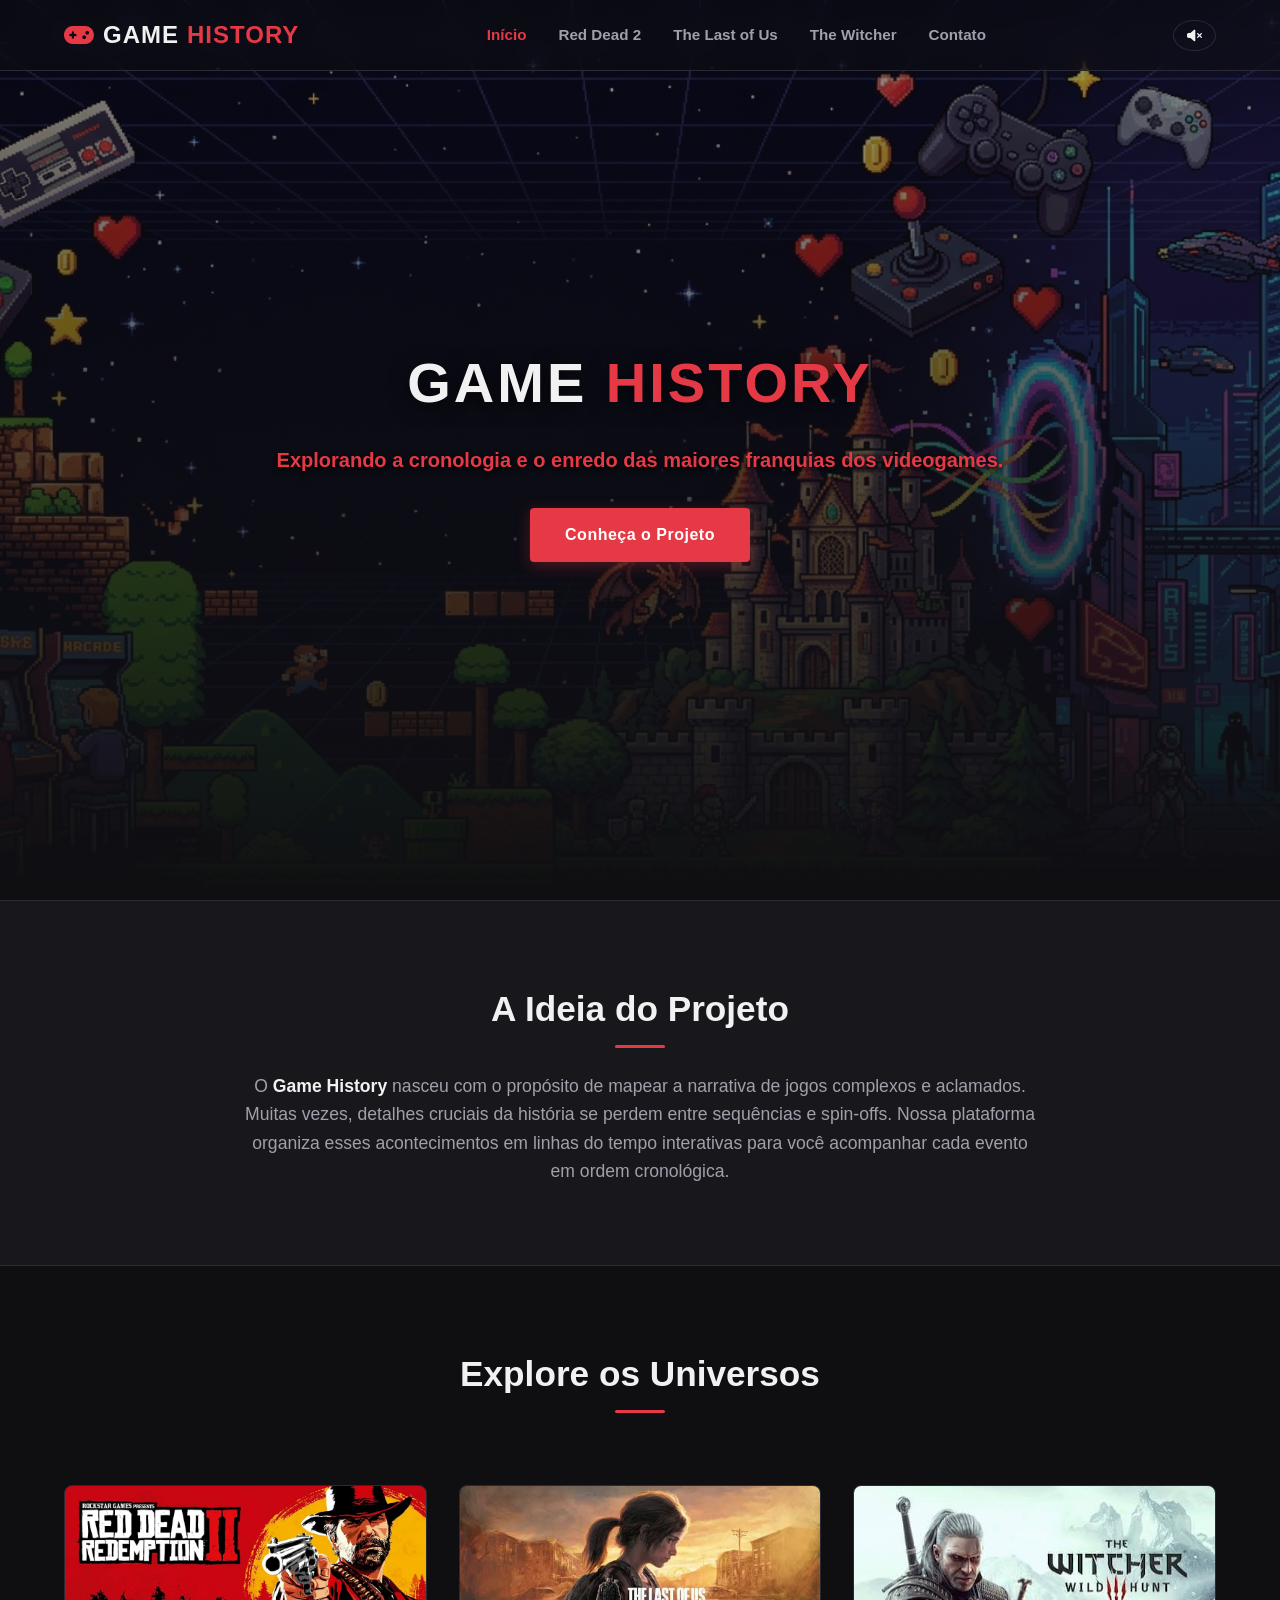
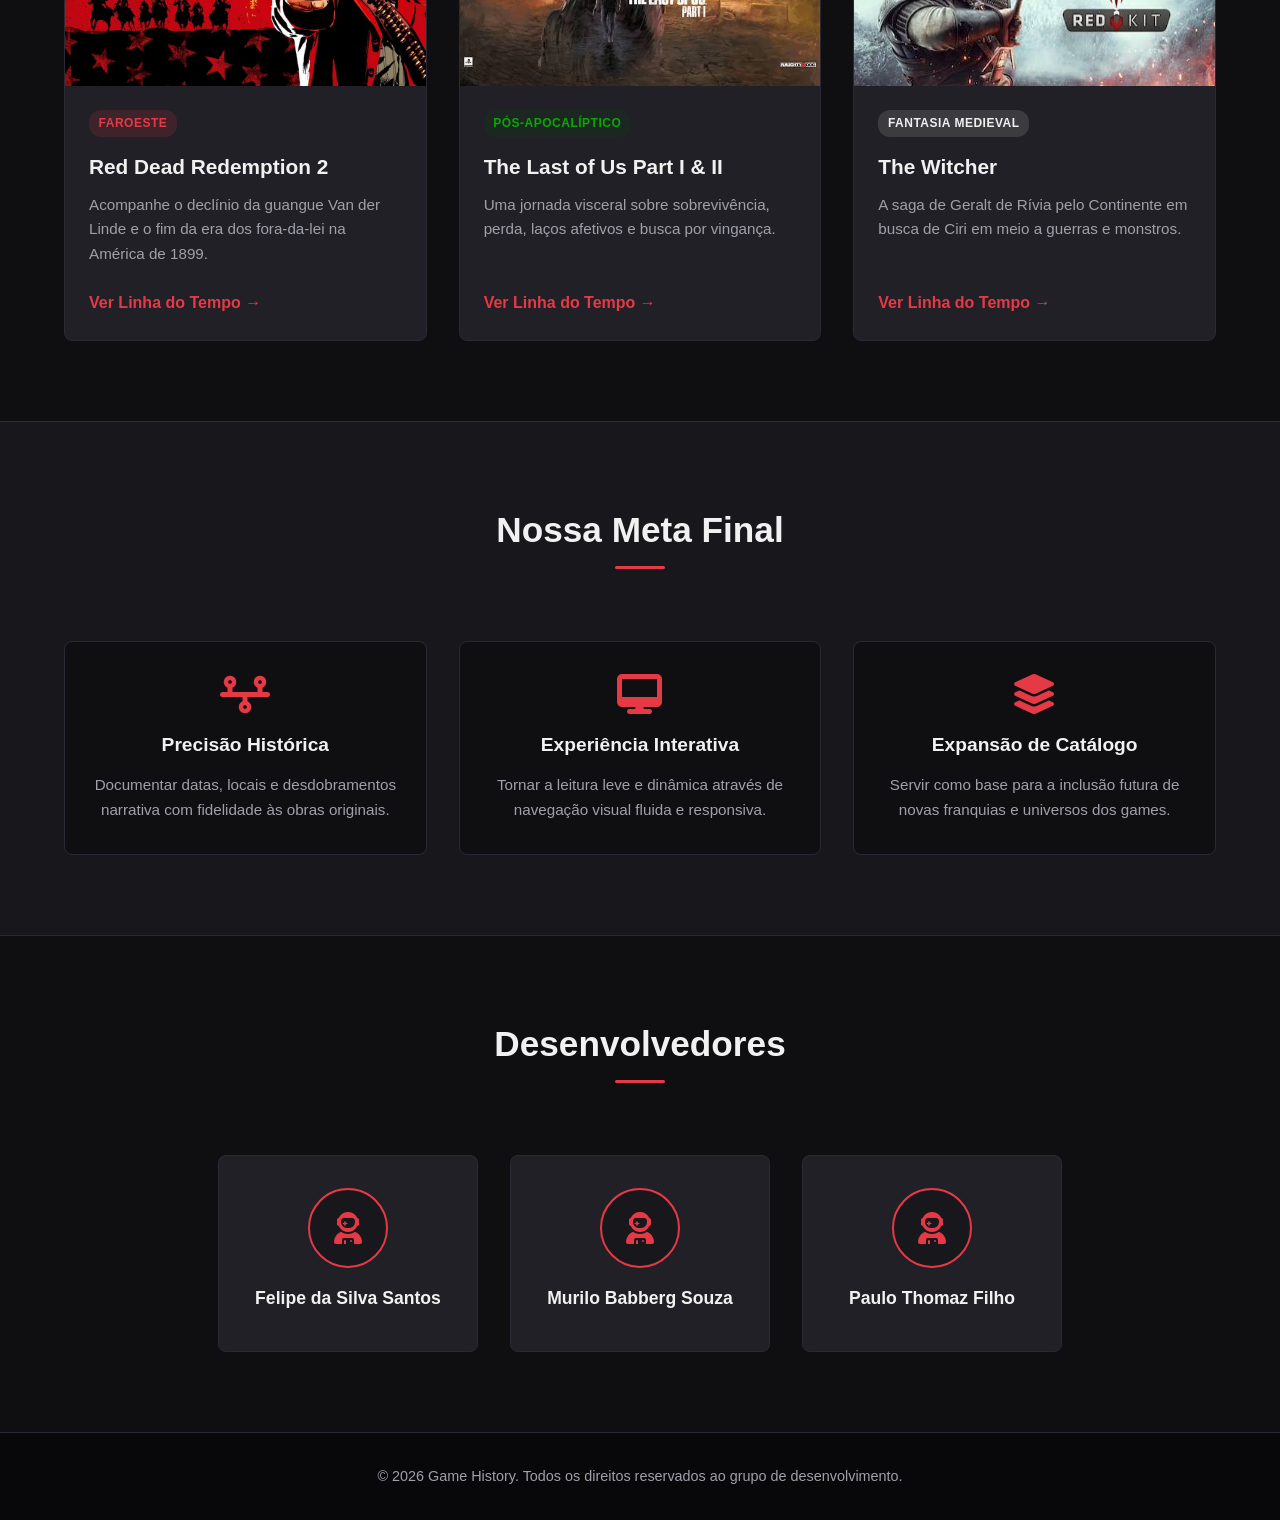
==== index.html @ 616d059c "Subindo o projeto de desenvolvimento front-end" ====
<!DOCTYPE html>
<html lang="pt-br">
<head>
    <meta charset="UTF-8">
    <meta name="viewport" content="width=device-width, initial-scale=1.0">
    <title>Game History</title>
    
    <!-- CSS Principal e favicon -->
    <link rel="stylesheet" href="css/style.css">
    <link rel="shortcut icon" href="img/favicon.png" type="image/x-icon">

    <!-- Biblioteca de Ícones (FontAwesome) -->
    <link rel="stylesheet" href="https://cdnjs.cloudflare.com/ajax/libs/font-awesome/6.4.0/css/all.min.css">
</head>
<body>

    <!-- Cabeçalho e Navegação -->
    <header class="header">
        <nav class="navbar">
            <a href="index.html" class="logo">
                <i class="fa-solid fa-gamepad"></i> GAME <span>HISTORY</span>
            </a>
            <ul class="nav-menu">
                <li><a href="index.html" class="active">Início</a></li>
                <li><a href="rdr2.html">Red Dead 2</a></li>
                <li><a href="tlou.html">The Last of Us</a></li>
                <li><a href="witcher.html">The Witcher</a></li>
                <li><a href="contato.html">Contato</a></li>
            </ul>

            <!-- Elemento de áudio (invisível) -->
            <audio id="bg-audio" src="sound/zephira.mp3" loop></audio>

            <!-- Botão de controle no Header/Navbar -->
            <button id="music-toggle" class="music-btn" title="Alternar Música">
                <i class="fa-solid fa-volume-xmark"></i>
            </button>

            <div class="hamburger">
                <span class="bar"></span>
                <span class="bar"></span>
                <span class="bar"></span>
            </div>
        </nav>
    </header>

    <main>
        <!-- 1. Hero / Banner Inicial com Logo ao Fundo -->
        <section class="hero-section master-hero">
            <div class="hero-overlay"></div>
            <div class="hero-content">
                <h1>GAME <span>HISTORY</span></h1>
                <p><strong>Explorando a cronologia e o enredo das maiores franquias dos videogames.</strong></p>
                <a href="#sobre" class="btn-primary">Conheça o Projeto</a>
            </div>
        </section>

        <!-- 2. Apresentação da Ideia do Site -->
        <section id="sobre" class="about-section">
            <div class="container">
                <h2>A Ideia do Projeto</h2>
                <p>
                    O <strong>Game History</strong> nasceu com o propósito de mapear a narrativa de jogos complexos e aclamados. 
                    Muitas vezes, detalhes cruciais da história se perdem entre sequências e spin-offs. Nossa plataforma organiza 
                    esses acontecimentos em linhas do tempo interativas para você acompanhar cada evento em ordem cronológica.
                </p>
            </div>
        </section>

        <!-- 3. Cards Informativos e Navegação para as Páginas dos Jogos -->
        <section class="cards-section">
            <div class="container">
                <h2>Explore os Universos</h2>
                <div class="cards-grid">

                    <!-- Card Red Dead Redemption 2 -->
                    <article class="card">
                        <div class="card-img-wrapper">
                            <img src="img/rdr2-cover.jpg" alt="Red Dead Redemption 2" class="card-img">
                        </div>
                        <div class="card-body">
                            <span class="badge red">Faroeste</span>
                            <h3>Red Dead Redemption 2</h3>
                            <p>Acompanhe o declínio da guangue Van der Linde e o fim da era dos fora-da-lei na América de 1899.</p>
                            <a href="rdr2.html" class="card-btn">Ver Linha do Tempo &rarr;</a>
                        </div>
                    </article>

                    <!-- Card The Last of Us -->
                    <article class="card">
                        <div class="card-img-wrapper">
                            <img src="img/tlou-cover.jpg" alt="The Last of Us" class="card-img">
                        </div>
                        <div class="card-body">
                            <span class="badge green">Pós-Apocalíptico</span>
                            <h3>The Last of Us Part I & II</h3>
                            <p>Uma jornada visceral sobre sobrevivência, perda, laços afetivos e busca por vingança.</p>
                            <a href="tlou.html" class="card-btn">Ver Linha do Tempo &rarr;</a>
                        </div>
                    </article>

                    <!-- Card The Witcher -->
                    <article class="card">
                        <div class="card-img-wrapper">
                            <img src="img/witcher-cover.jpg" alt="The Witcher 3" class="card-img">
                        </div>
                        <div class="card-body">
                            <span class="badge yellow">Fantasia Medieval</span>
                            <h3>The Witcher</h3>
                            <p>A saga de Geralt de Rívia pelo Continente em busca de Ciri em meio a guerras e monstros.</p>
                            <a href="witcher.html" class="card-btn">Ver Linha do Tempo &rarr;</a>
                        </div>
                    </article>

                </div>
            </div>
        </section>

        <!-- 4. Meta Final do Site -->
        <section class="goal-section">
            <div class="container">
                <h2>Nossa Meta Final</h2>
                <div class="goal-content">
                    <div class="goal-item">
                        <i class="fa-solid fa-timeline"></i>
                        <h3>Precisão Histórica</h3>
                        <p>Documentar datas, locais e desdobramentos narrativa com fidelidade às obras originais.</p>
                    </div>
                    <div class="goal-item">
                        <i class="fa-solid fa-desktop"></i>
                        <h3>Experiência Interativa</h3>
                        <p>Tornar a leitura leve e dinâmica através de navegação visual fluida e responsiva.</p>
                    </div>
                    <div class="goal-item">
                        <i class="fa-solid fa-layer-group"></i>
                        <h3>Expansão de Catálogo</h3>
                        <p>Servir como base para a inclusão futura de novas franquias e universos dos games.</p>
                    </div>
                </div>
            </div>
        </section>

        <!-- 5. Informações dos Membros do Projeto -->
        <section class="team-section">
            <div class="container">
                <h2>Desenvolvedores</h2>
                <div class="team-grid">
                    <div class="team-card">
                        <div class="avatar"><i class="fa-solid fa-user-astronaut"></i></div>
                        <h3>Felipe da Silva Santos</h3>
                    </div>
                    <div class="team-card">
                        <div class="avatar"><i class="fa-solid fa-user-astronaut"></i></div>
                        <h3>Murilo Babberg Souza</h3>
                    </div>
                    <div class="team-card">
                        <div class="avatar"><i class="fa-solid fa-user-astronaut"></i></div>
                        <h3>Paulo Thomaz Filho</h3>
                    </div>
                </div>
            </div>
        </section>
    </main>

    <!-- Rodapé -->
    <footer class="footer">
        <div class="container">
            <span>&copy; 2026 Game History. Todos os direitos reservados ao grupo de desenvolvimento.</span>
        </div>
    </footer>

    <!-- Script JavaScript -->
    <script src="js/audio.js"></script>
</body>
</html>
---- css/style.css ----
/* ==========================================================================
   1. RESET & CONFIGURAÇÕES GERAIS
   ========================================================================== */
* {
    margin: 0;
    padding: 0;
    box-sizing: border-box;
    font-family: 'Segoe UI', Roboto, Helvetica, Arial, sans-serif;
}

:root {
    /*Cores principais*/
    --bg-primary: #0f0f12;
    --bg-secondary: #18181c;
    --bg-card: #202026;
    --accent-red: #e63946;
    --accent-red-hover: #c1121f;
    --text-primary: #f1f1f1;
    --text-secondary: #a0a0ab;
    --border-color: #2a2a35;

    /* ==========================================================================
    1.1. Cores de destaque para diferentes jogos (RDR2, TLOU, The Witcher 3)
       ========================================================================== */

    /*Cores tema do rdr2*/
    --accent-rdr: #c01120;
    --accent-rdr-hover: #850009;
    /*Cores tema do tlou*/
    --accent-tlou: #25931b;
    --accent-tlou-hover: #096a00;
    /*Cores tema do the witcher3*/
    --accent-witcher: rgb(192, 192, 192);
    --accent-witcher-hover: rgb(150, 149, 149);
}

html {
    scroll-behavior: smooth;
}

body {
    background-color: var(--bg-primary);
    color: var(--text-primary);
    line-height: 1.6;
    overflow-x: hidden;
}

.container {
    max-width: 1200px;
    margin: 0 auto;
    padding: 0 1.5rem;
}

/* ==========================================================================
   2. CABEÇALHO E NAVEGAÇÃO (HEADER & NAVBAR)
   ========================================================================== */
.header {
    position: fixed;
    top: 0;
    left: 0;
    width: 100%;
    background-color: rgba(15, 15, 18, 0.5);
    backdrop-filter: blur(10px);
    z-index: 1000;
    border-bottom: 1px solid var(--border-color);
}

.navbar {
    display: flex;
    justify-content: space-between;
    align-items: center;
    max-width: 1200px;
    margin: 0 auto;
    padding: 1rem 1.5rem;
}

.logo {
    font-size: 1.5rem;
    font-weight: 800;
    color: var(--text-primary);
    text-decoration: none;
    letter-spacing: 1px;
    display: flex;
    align-items: center;
    gap: 0.5rem;
}

.logo i {
    color: var(--accent-red);
}

.logo span {
    color: var(--accent-red);
}

.nav-menu {
    display: flex;
    list-style: none;
    gap: 2rem;
}

.nav-menu a {
    color: var(--text-secondary);
    text-decoration: none;
    font-weight: 600;
    transition: color 0.3s ease;
    font-size: 0.95rem;
}

.nav-menu a:hover,
.nav-menu a.active {
    color: var(--accent-red);
}

.hamburger {
    display: none;
    cursor: pointer;
    flex-direction: column;
    gap: 5px;
}

.bar {
    width: 25px;
    height: 3px;
    background-color: var(--text-primary);
    border-radius: 2px;
    transition: all 0.3s ease;
}

/* ==========================================================================
   3. HERO SECTION (BANNER INICIAL)
   ========================================================================== */
.hero-section {
    position: relative;
    height: 100vh;
    min-height: 500px;
    display: flex;
    align-items: center;
    justify-content: center;
    text-align: center;
    background: radial-gradient(circle at center, #1f1f28 0%, #0f0f12 100%);
    padding: 0 1rem;
}

.hero-overlay {
    position: absolute;
    top: 0;
    left: 0;
    width: 100%;
    height: 100%;
    background: linear-gradient(180deg, rgba(18, 15, 15, 0.4) 0%, rgba(15,15,18,1) 100%);
    z-index: 1;
}

.hero-content {
    position: relative;
    z-index: 2;
    max-width: 800px;
}

.hero-content h1 {
    font-size: 3.5rem;
    font-weight: 900;
    letter-spacing: 3px;
    margin-bottom: 1rem;
    text-shadow: 0 4px 20px rgba(0, 0, 0, 0.8);
    color: var(--text-primary);
}

.hero-content h1 span {
    color: var(--accent-red);
}

.hero-content p {
    font-size: 1.25rem;
    color: var(--accent-red);
    text-shadow: #000000 0px 2px 5px;
    margin-bottom: 2rem;
}

.btn-primary {
    display: inline-block;
    padding: 0.9rem 2.2rem;
    background-color: var(--accent-red);
    color: #fff;
    text-decoration: none;
    border-radius: 4px;
    font-weight: 700;
    letter-spacing: 0.5px;
    transition: all 0.3s ease;
    box-shadow: 0 4px 15px rgba(230, 57, 70, 0.3);
}

.btn-primary:hover {
    background-color: var(--accent-red-hover);
    transform: translateY(-3px);
    box-shadow: 0 6px 20px rgba(230, 57, 70, 0.5);
}

/* ==========================================================================
   4. SEÇÃO "SOBRE A IDEIA"
   ========================================================================== */
.about-section {
    padding: 5rem 0;
    background-color: var(--bg-secondary);
    text-align: center;
    border-top: 1px solid var(--border-color);
    border-bottom: 1px solid var(--border-color);
}

.about-section h2,
.cards-section h2,
.goal-section h2,
.team-section h2 {
    font-size: 2.2rem;
    margin-bottom: 1.5rem;
    position: relative;
    display: inline-block;
}

.about-section h2::after,
.cards-section h2::after,
.goal-section h2::after,
.team-section h2::after {
    content: '';
    display: block;
    width: 50px;
    height: 3px;
    background-color: var(--accent-red);
    margin: 0.5rem auto 0;
    border-radius: 2px;
}

.about-section p {
    max-width: 800px;
    margin: 0 auto;
    font-size: 1.1rem;
    color: var(--text-secondary);
}

.about-section strong {
    color: var(--text-primary);
}

/* ==========================================================================
   5. SEÇÃO DOS CARDS DOS JOGOS
   ========================================================================== */
.cards-section {
    padding: 5rem 0;
    text-align: center;
}

.cards-grid {
    display: grid;
    grid-template-columns: repeat(auto-fit, minmax(300px, 1fr));
    gap: 2rem;
    margin-top: 3rem;
}

.card {
    background-color: var(--bg-card);
    border-radius: 8px;
    overflow: hidden;
    border: 1px solid var(--border-color);
    transition: transform 0.3s ease, box-shadow 0.3s ease, border-color 0.3s ease;
    display: flex;
    flex-direction: column;
    text-align: left;
}

.card:hover {
    transform: translateY(-8px);
    border-color: var(--accent-red);
    box-shadow: 0 10px 25px rgba(230, 57, 70, 0.15);
}

.card-img-wrapper {
    width: 100%;
    height: 200px;
    overflow: hidden;
    background-color: #121215;
}

.card-img {
    width: 100%;
    height: 100%;
    object-fit: cover;
    transition: transform 0.5s ease;
}

.card:hover .card-img {
    transform: scale(1.08);
}

.card-body {
    padding: 1.5rem;
    display: flex;
    flex-direction: column;
    flex-grow: 1;
}

.badge {
    align-self: flex-start;
    font-size: 0.75rem;
    padding: 0.25rem 0.6rem;
    border-radius: 12px;
    font-weight: 700;
    margin-bottom: 0.8rem;
    text-transform: uppercase;
    letter-spacing: 0.5px;
}

.badge.red { background: rgba(230, 57, 70, 0.15); color: #e63946; }
.badge.green { background: rgba(5, 80, 0, 0.15); color: #0ba702; }
.badge.yellow { background: rgba(214, 214, 214, 0.15); color: #f0eeee; }

.card-body h3 {
    font-size: 1.3rem;
    margin-bottom: 0.6rem;
    color: var(--text-primary);
}

.card-body p {
    font-size: 0.95rem;
    color: var(--text-secondary);
    margin-bottom: 1.5rem;
    flex-grow: 1;
}

.card-btn {
    color: var(--accent-red);
    text-decoration: none;
    font-weight: 700;
    transition: color 0.3s ease;
}

.card-btn:hover {
    color: #fff;
}

/* ==========================================================================
   6. SEÇÃO DE META FINAL
   ========================================================================== */
.goal-section {
    padding: 5rem 0;
    background-color: var(--bg-secondary);
    text-align: center;
    border-top: 1px solid var(--border-color);
    border-bottom: 1px solid var(--border-color);
}

.goal-content {
    display: grid;
    grid-template-columns: repeat(auto-fit, minmax(250px, 1fr));
    gap: 2rem;
    margin-top: 3rem;
}

.goal-item {
    padding: 2rem 1.5rem;
    background-color: var(--bg-primary);
    border-radius: 8px;
    border: 1px solid var(--border-color);
    transition: transform 0.3s ease;
}

.goal-item:hover {
    transform: translateY(-5px);
}

.goal-item i {
    font-size: 2.5rem;
    color: var(--accent-red);
    margin-bottom: 1rem;
}

.goal-item h3 {
    font-size: 1.2rem;
    margin-bottom: 0.8rem;
}

.goal-item p {
    font-size: 0.95rem;
    color: var(--text-secondary);
}

/* ==========================================================================
   7. SEÇÃO DE MEMBROS / EQUIPE
   ========================================================================== */
.team-section {
    padding: 5rem 0;
    text-align: center;
}

.team-grid {
    display: flex;
    justify-content: center;
    flex-wrap: wrap;
    gap: 2rem;
    margin-top: 3rem;
}

.team-card {
    background-color: var(--bg-card);
    border: 1px solid var(--border-color);
    border-radius: 8px;
    padding: 2rem;
    width: 260px;
    text-align: center;
    transition: transform 0.3s ease;
}

.team-card:hover {
    transform: translateY(-5px);
}

.avatar {
    width: 80px;
    height: 80px;
    background-color: var(--bg-secondary);
    border: 2px solid var(--accent-red);
    border-radius: 50%;
    display: flex;
    align-items: center;
    justify-content: center;
    margin: 0 auto 1rem;
    font-size: 2rem;
    color: var(--accent-red);
}

.team-card h3 {
    font-size: 1.1rem;
    margin-bottom: 0.4rem;
}

.team-card p {
    font-size: 0.85rem;
    color: var(--text-secondary);
}

/* ==========================================================================
   8. RODAPÉ (FOOTER)
   ========================================================================== */
.footer {
    padding: 2rem 0;
    background-color: #08080a;
    border-top: 1px solid var(--border-color);
    text-align: center;
    color: var(--text-secondary);
    font-size: 0.9rem;
}

/* ==========================================================================
   9. RESPONSIVIDADE (MOBILE & TABLET)
   ========================================================================== */
@media (max-width: 768px) {
    .hamburger {
        display: flex;
    }

    .nav-menu {
        position: fixed;
        left: -100%;
        top: 60px;
        flex-direction: column;
        background-color: var(--bg-primary);
        width: 100%;
        text-align: center;
        transition: 0.3s ease;
        padding: 2rem 0;
        border-bottom: 1px solid var(--border-color);
    }

    .nav-menu.active {
        left: 0;
    }

    .hero-content h1 {
        font-size: 2.2rem;
    }

    .hero-content p {
        font-size: 1rem;
    }

    .about-section h2,
    .cards-section h2,
    .goal-section h2,
    .team-section h2 {
        font-size: 1.8rem;
    }
}

/* ==========================================================================
   10. ESTILOS DE PÁGINAS DE JOGOS & LINHA DO TEMPO (TIMELINE)
   ========================================================================== */

/* Cores de Destaque por Página */
.game-hero {
    position: relative;
    height: 60vh;
    min-height: 400px;
    display: flex;
    align-items: center;
    justify-content: center;
    text-align: center;
    padding: 0 1rem;
    margin-top: 60px;
}


/* sinopse do jogo */
.synopsis-section {
    padding: 3rem 0 1rem;
}

.synopsis-box {
    background-color: var(--bg-card);
    border: 1px solid var(--border-color);
    border-left: 4px solid var(--accent-page, var(--accent-red));
    border-radius: 8px;
    padding: 2rem;
    max-width: 900px;
    margin: 0 auto;
}

.synopsis-box h2 {
    font-size: 1.5rem;
    margin-bottom: 1rem;
    color: var(--text-primary);
    display: flex;
    align-items: center;
    gap: 0.8rem;
}

.synopsis-box h2 i {
    color: var(--accent-page, var(--accent-red));
}

.synopsis-box p {
    color: var(--text-secondary);
    font-size: 1.05rem;
    line-height: 1.7;
    margin-bottom: 1rem;
}

.synopsis-box p:last-child {
    margin-bottom: 0;
}

.synopsis-box strong {
    color: var(--text-primary);
}

.timeline-section {
    padding: 5rem 0;
}

/* Estrutura Central da Linha do Tempo */
.timeline {
    position: relative;
    max-width: 900px;
    margin: 3rem auto 0;
}

/* Linha Vertical Central */
.timeline::after {
    content: '';
    position: absolute;
    width: 4px;
    background-color: var(--border-color);
    top: 0;
    bottom: 0;
    left: 50%;
    margin-left: -2px;
}

/* Containers dos Eventos */
.timeline-item {
    padding: 10px 40px;
    position: relative;
    width: 50%;
    box-sizing: border-box;
}

.timeline-item.left {
    left: 0;
}

.timeline-item.right {
    left: 50%;
}

/* Ponto de Conexão na Linha */
.timeline-dot {
    position: absolute;
    width: 16px;
    height: 16px;
    right: -8px;
    background-color: var(--accent-page, var(--accent-red));
    border: 3px solid var(--bg-primary);
    top: 20px;
    border-radius: 50%;
    z-index: 1;
    transition: transform 0.3s ease;
}

.timeline-item.right .timeline-dot {
    left: -8px;
}

.timeline-item:hover .timeline-dot {
    transform: scale(1.3);
}

/* Card do Conteúdo do Evento */
.timeline-content {
    padding: 1.5rem;
    background-color: var(--bg-card);
    border-radius: 8px;
    border: 1px solid var(--border-color);
    transition: transform 0.3s ease, border-color 0.3s ease;
}

.timeline-item:hover .timeline-content {
    transform: translateY(-5px);
    border-color: var(--accent-page, var(--accent-red));
}

.timeline-date {
    display: inline-block;
    font-size: 0.85rem;
    font-weight: bold;
    color: var(--accent-page, var(--accent-red));
    margin-bottom: 0.5rem;
    text-transform: uppercase;
}

.timeline-content h3 {
    font-size: 1.2rem;
    margin-bottom: 0.5rem;
}

.timeline-content p {
    font-size: 0.95rem;
    color: var(--text-secondary);
}

/* Responsividade da Linha do Tempo (Telas Menores) */
@media (max-width: 768px) {
    .timeline::after {
        left: 31px;
    }
    
    .timeline-item {
        width: 100%;
        padding-left: 70px;
        padding-right: 25px;
    }

    .timeline-item.right {
        left: 0%;
    }

    .timeline-item.left .timeline-dot,
    .timeline-item.right .timeline-dot {
        left: 23px;
    }
}

/* */
body.master-theme {
    --accent-page: var(--accent-rdr);
}

.master-hero {
    background: url('../img/hero-cover.jpg') no-repeat center center/cover;
}

/* Configuração do Tema RDR2 */
body.rdr2-theme {
    --accent-page: var(--accent-rdr);
}

.rdr2-hero {
    background: url('../img/rdr2-cover.jpg') no-repeat center center/cover;
}

/* Configuração do Tema TLOU */
body.tlou-theme {
    --accent-page: var(--accent-tlou);
}

.tlou-hero {
    background: url('../img/tlou-cover.jpg') no-repeat center center/cover;
}

/* Configuração do Tema The Witcher */
body.witcher-theme {
    --accent-page: var(--accent-witcher);
}

.witcher-hero {
    background: url('../img/witcher-cover.jpg') no-repeat center center/cover;
}

/* ==========================================================================
   11. PÁGINA DE CONTATO
   ========================================================================== */
.contact-main {
    padding: 8rem 0 5rem;
    min-height: 85vh;
}

.contact-wrapper {
    display: grid;
    grid-template-columns: 1fr 1.2fr;
    gap: 3rem;
    background-color: var(--bg-card);
    border: 1px solid var(--border-color);
    border-radius: 8px;
    padding: 3rem;
}

.contact-info h2 {
    font-size: 2rem;
    margin-bottom: 1rem;
}

.contact-info p {
    color: var(--text-secondary);
    margin-bottom: 2rem;
}

.info-item {
    display: flex;
    align-items: center;
    gap: 1rem;
    margin-bottom: 1.5rem;
}

.info-item i {
    font-size: 1.5rem;
    color: var(--accent-red);
    background: rgba(230, 57, 70, 0.1);
    padding: 1rem;
    border-radius: 50%;
}

.info-item h4 {
    font-size: 1rem;
}

.info-item p {
    font-size: 0.9rem;
    margin-bottom: 0;
}

.contact-form h3 {
    font-size: 1.5rem;
    margin-bottom: 1.5rem;
}

.form-group {
    margin-bottom: 1.2rem;
}

.form-group label {
    display: block;
    font-size: 0.9rem;
    font-weight: 600;
    margin-bottom: 0.4rem;
    color: var(--text-primary);
}

.form-group input,
.form-group select,
.form-group textarea {
    width: 100%;
    padding: 0.8rem;
    background-color: var(--bg-primary);
    border: 1px solid var(--border-color);
    border-radius: 4px;
    color: var(--text-primary);
    font-size: 0.95rem;
    outline: none;
    transition: border-color 0.3s ease;
}

.form-group input:focus,
.form-group select:focus,
.form-group textarea:focus {
    border-color: var(--accent-red);
}

.form-feedback {
    margin-top: 1rem;
    font-size: 0.95rem;
    font-weight: 600;
}

.form-feedback.success { color: #2a9d8f; }

@media (max-width: 768px) {
    .contact-wrapper {
        grid-template-columns: 1fr;
        padding: 1.5rem;
    }
}
/* ==========================================================================
   12. Audio de fundo para as páginas de jogos
   ========================================================================== */

.music-btn {
    background: transparent;
    border: 1px solid var(--border-color);
    color: var(--text-primary);
    padding: 0.5rem 0.8rem;
    border-radius: 50%;
    cursor: pointer;
    transition: all 0.3s ease;
    display: flex;
    align-items: center;
    justify-content: center;
}

.music-btn:hover {
    border-color: var(--accent-red);
    color: var(--accent-red);
}

.music-btn.playing {
    color: var(--accent-red);
    box-shadow: 0 0 10px rgba(230, 57, 70, 0.4);
}

/* ==========================================================================
   13. Video trailer para as páginas de jogos
   ========================================================================== */

/* Container e player de vídeo local */
.trailer-container {
    width: 100%;
    margin-top: 1.5rem;
    border-radius: 8px;
    overflow: hidden;
    border: 1px solid var(--border-color);
    background-color: #000;
}

.trailer-container video {
    width: 100%;
    height: auto;
    display: block;
}
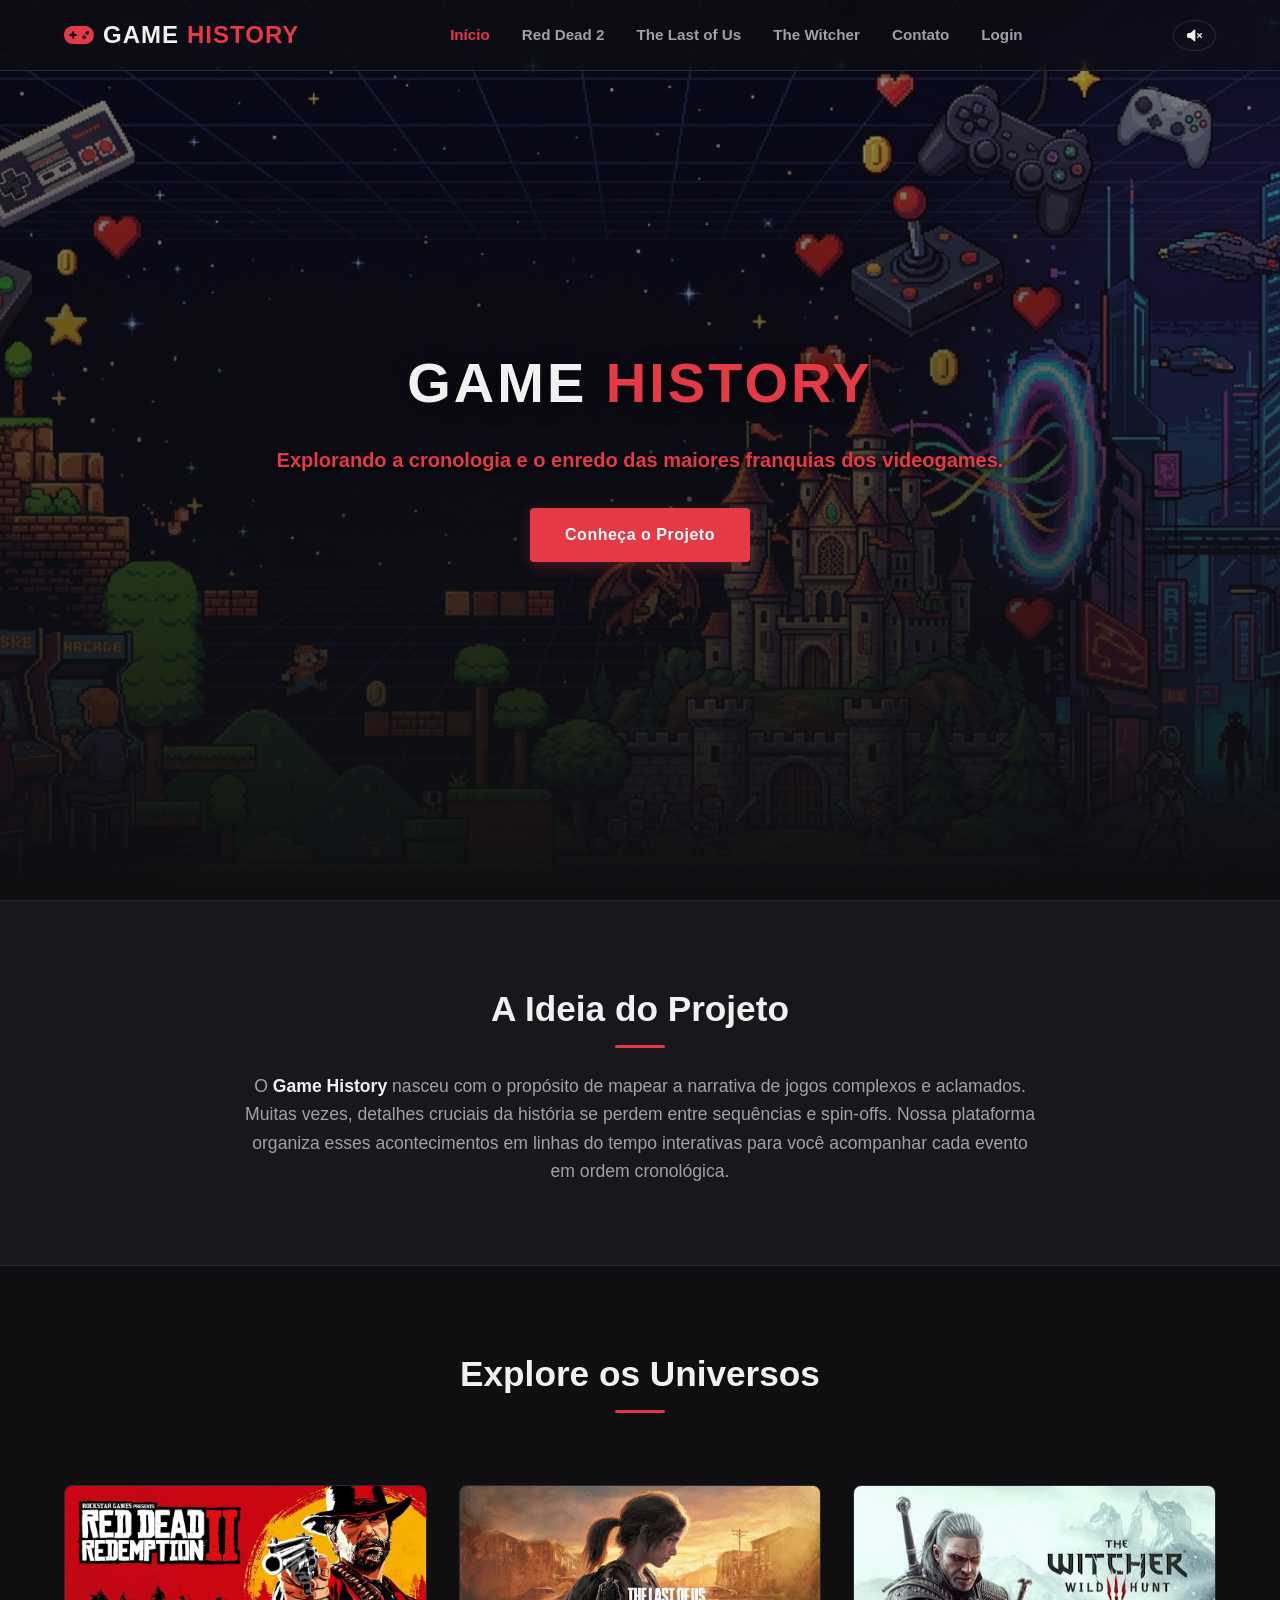
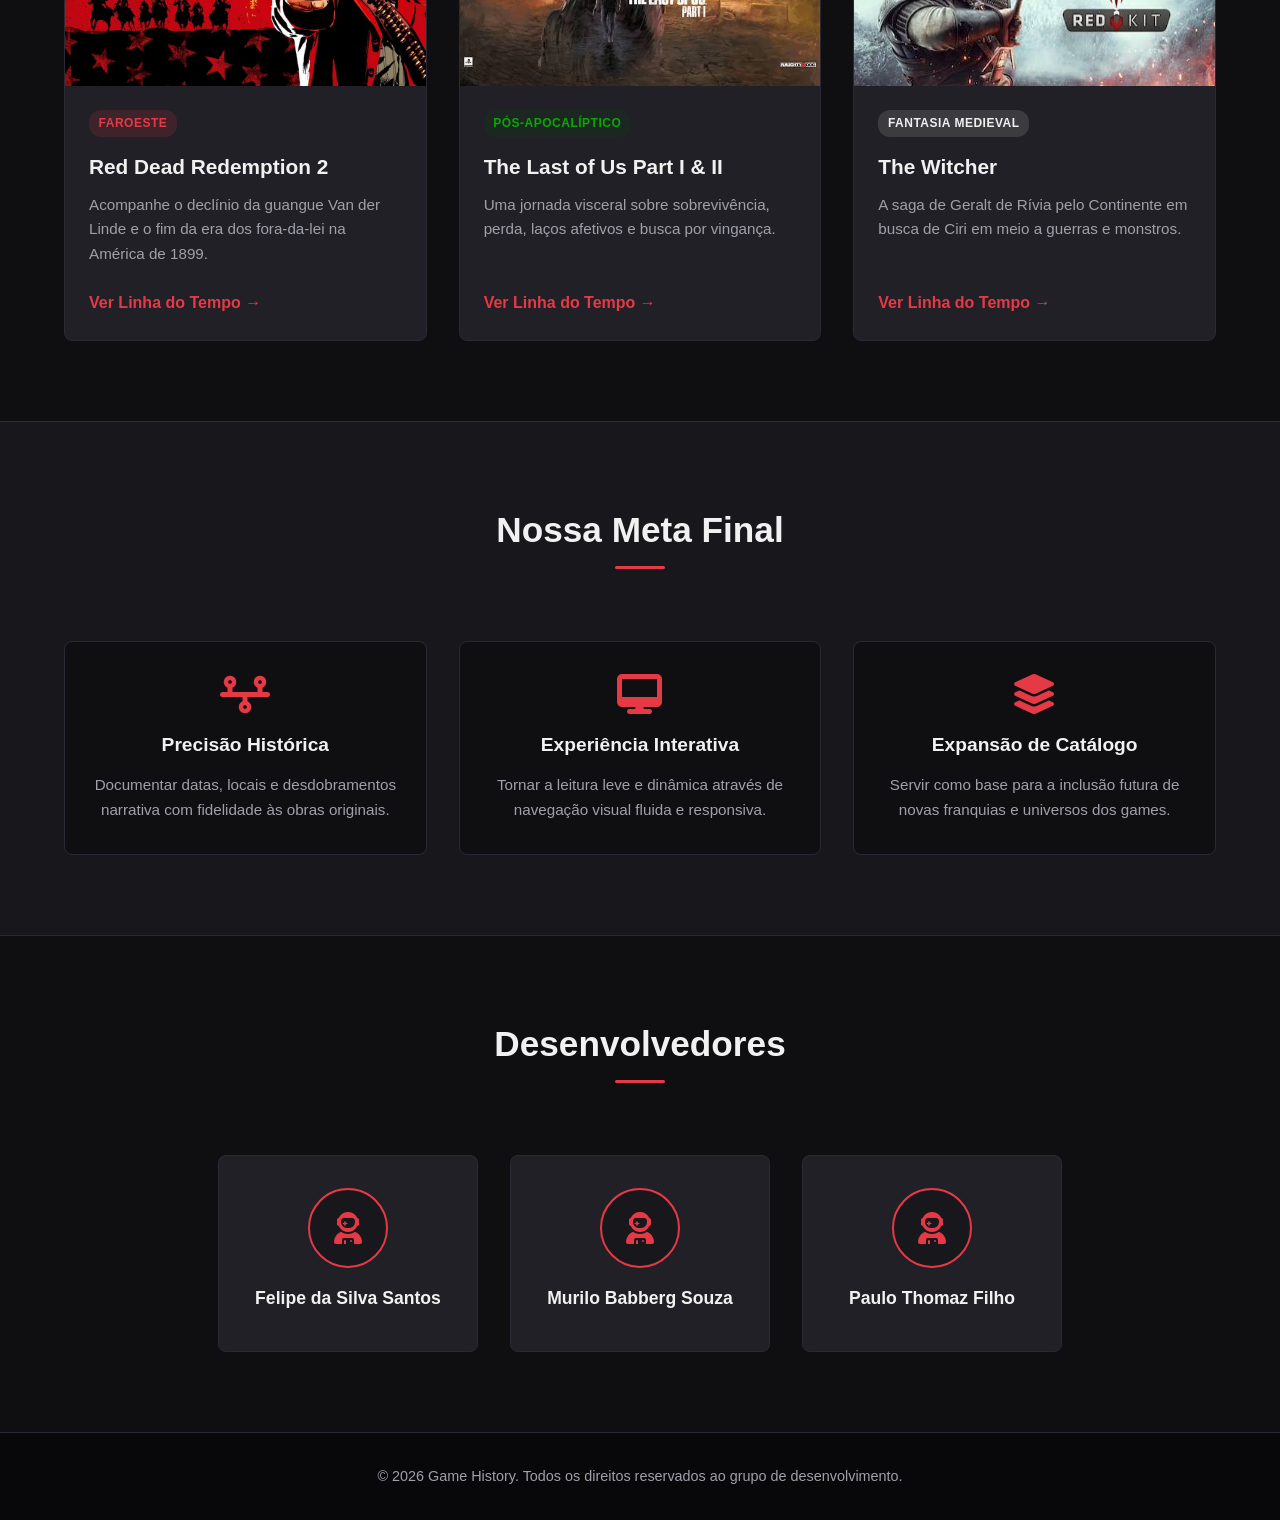
==== commit fb91b19f: "movendo o arquivo index para a raiz do projeto" ====
--- a/index.html
+++ b/index.html
@@ -6,8 +6,8 @@
     <title>Game History</title>
     
     <!-- CSS Principal e favicon -->
-    <link rel="stylesheet" href="css/style.css">
-    <link rel="shortcut icon" href="img/favicon.png" type="image/x-icon">
+    <link rel="stylesheet" href="../css/style.css">
+    <link rel="shortcut icon" href="../img/favicon.png" type="image/x-icon">
 
     <!-- Biblioteca de Ícones (FontAwesome) -->
     <link rel="stylesheet" href="https://cdnjs.cloudflare.com/ajax/libs/font-awesome/6.4.0/css/all.min.css">
@@ -26,10 +26,11 @@
                 <li><a href="tlou.html">The Last of Us</a></li>
                 <li><a href="witcher.html">The Witcher</a></li>
                 <li><a href="contato.html">Contato</a></li>
+                <li><a href="login.html">Login</a></li>
             </ul>
 
             <!-- Elemento de áudio (invisível) -->
-            <audio id="bg-audio" src="sound/zephira.mp3" loop></audio>
+            <audio id="bg-audio" src="../sound/zephira.mp3" loop></audio>
 
             <!-- Botão de controle no Header/Navbar -->
             <button id="music-toggle" class="music-btn" title="Alternar Música">
@@ -76,33 +77,33 @@
                     <!-- Card Red Dead Redemption 2 -->
                     <article class="card">
                         <div class="card-img-wrapper">
-                            <img src="img/rdr2-cover.jpg" alt="Red Dead Redemption 2" class="card-img">
+                            <img src="../img/rdr2-cover.jpg" alt="Red Dead Redemption 2" class="card-img">
                         </div>
                         <div class="card-body">
                             <span class="badge red">Faroeste</span>
                             <h3>Red Dead Redemption 2</h3>
                             <p>Acompanhe o declínio da guangue Van der Linde e o fim da era dos fora-da-lei na América de 1899.</p>
-                            <a href="rdr2.html" class="card-btn">Ver Linha do Tempo &rarr;</a>
+                            <a href="../rdr2.html" class="card-btn">Ver Linha do Tempo &rarr;</a>
                         </div>
                     </article>
 
                     <!-- Card The Last of Us -->
                     <article class="card">
                         <div class="card-img-wrapper">
-                            <img src="img/tlou-cover.jpg" alt="The Last of Us" class="card-img">
+                            <img src="../img/tlou-cover.jpg" alt="The Last of Us" class="card-img">
                         </div>
                         <div class="card-body">
                             <span class="badge green">Pós-Apocalíptico</span>
                             <h3>The Last of Us Part I & II</h3>
                             <p>Uma jornada visceral sobre sobrevivência, perda, laços afetivos e busca por vingança.</p>
-                            <a href="tlou.html" class="card-btn">Ver Linha do Tempo &rarr;</a>
+                            <a href="../tlou.html" class="card-btn">Ver Linha do Tempo &rarr;</a>
                         </div>
                     </article>
 
                     <!-- Card The Witcher -->
                     <article class="card">
                         <div class="card-img-wrapper">
-                            <img src="img/witcher-cover.jpg" alt="The Witcher 3" class="card-img">
+                            <img src="../img/witcher-cover.jpg" alt="The Witcher 3" class="card-img">
                         </div>
                         <div class="card-body">
                             <span class="badge yellow">Fantasia Medieval</span>
@@ -170,6 +171,7 @@
     </footer>
 
     <!-- Script JavaScript -->
-    <script src="js/audio.js"></script>
+    <script src="../js/main.js"></script>
+    <script src="../js/audio.js"></script>
 </body>
 </html>
--- a/css/style.css
+++ b/css/style.css
@@ -453,7 +453,7 @@
 /* ==========================================================================
    9. RESPONSIVIDADE (MOBILE & TABLET)
    ========================================================================== */
-@media (max-width: 768px) {
+@media (max-width: 780px) {
     .hamburger {
         display: flex;
     }
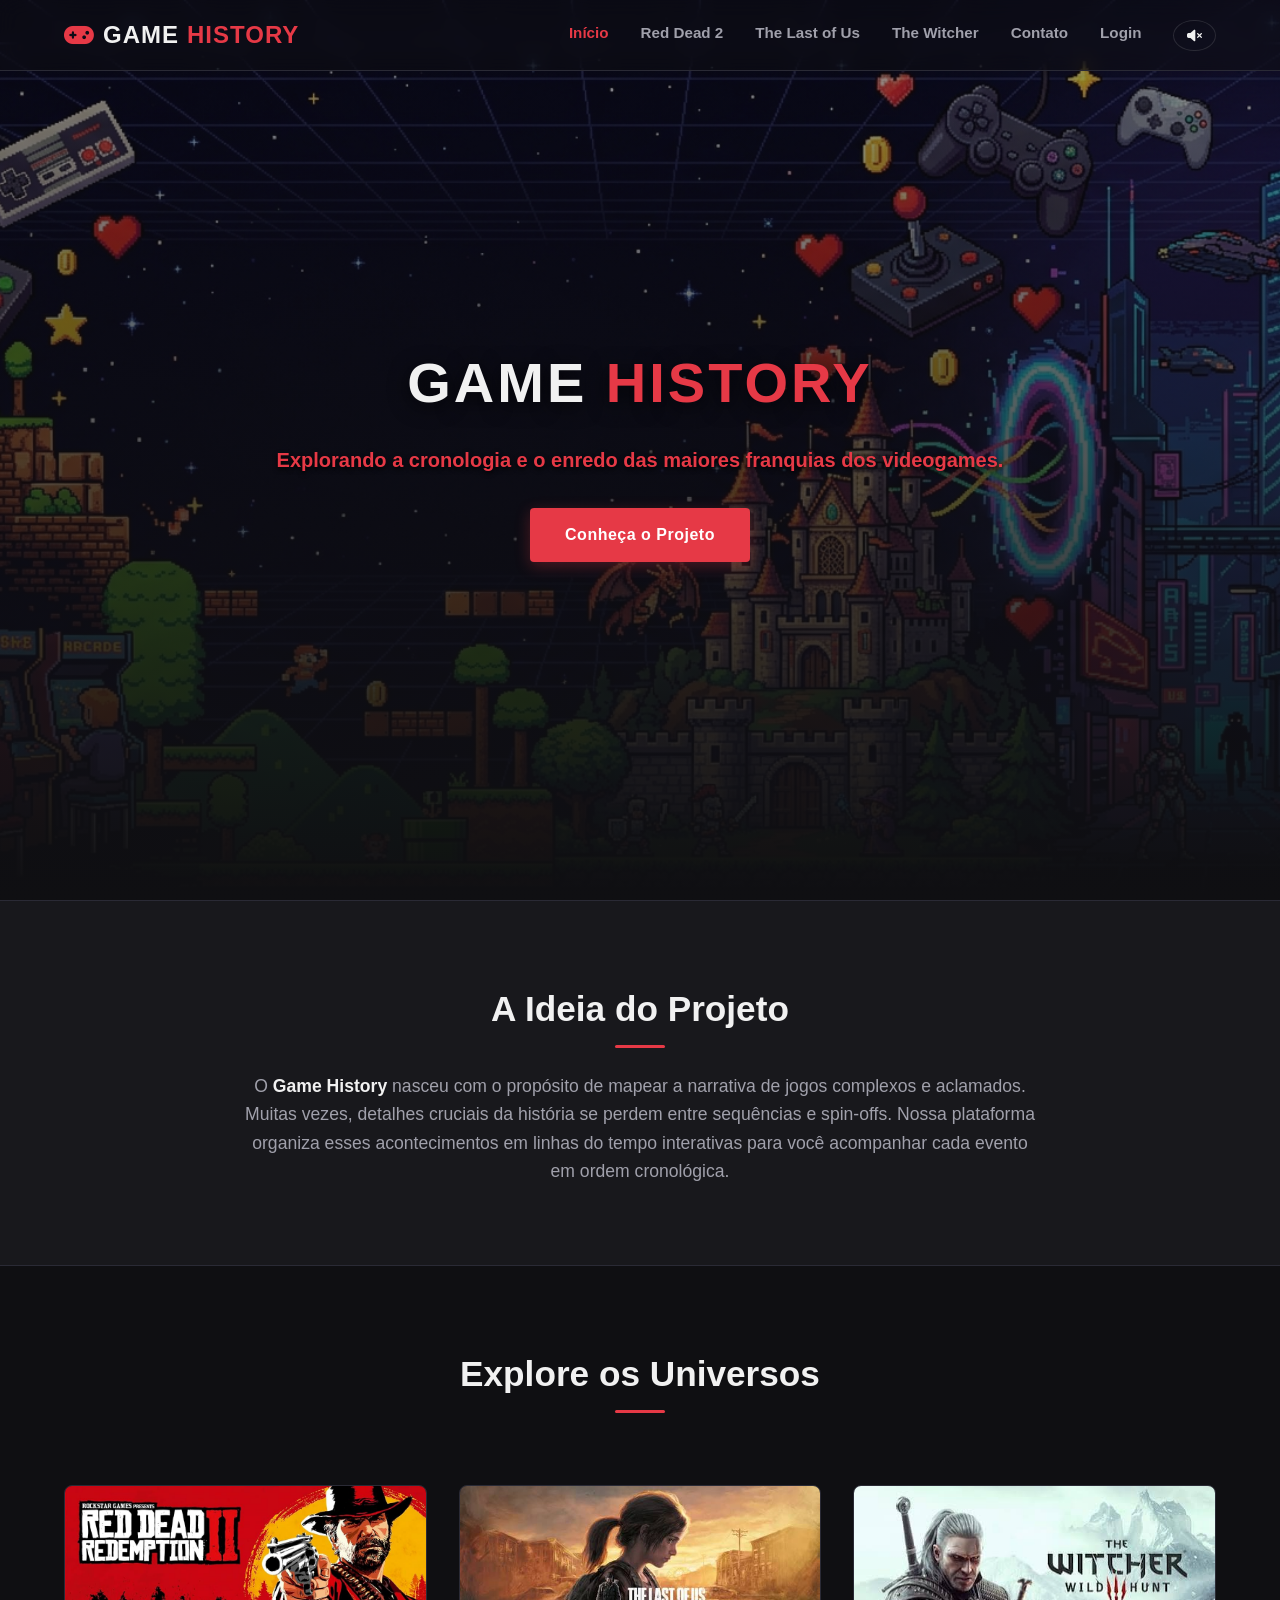
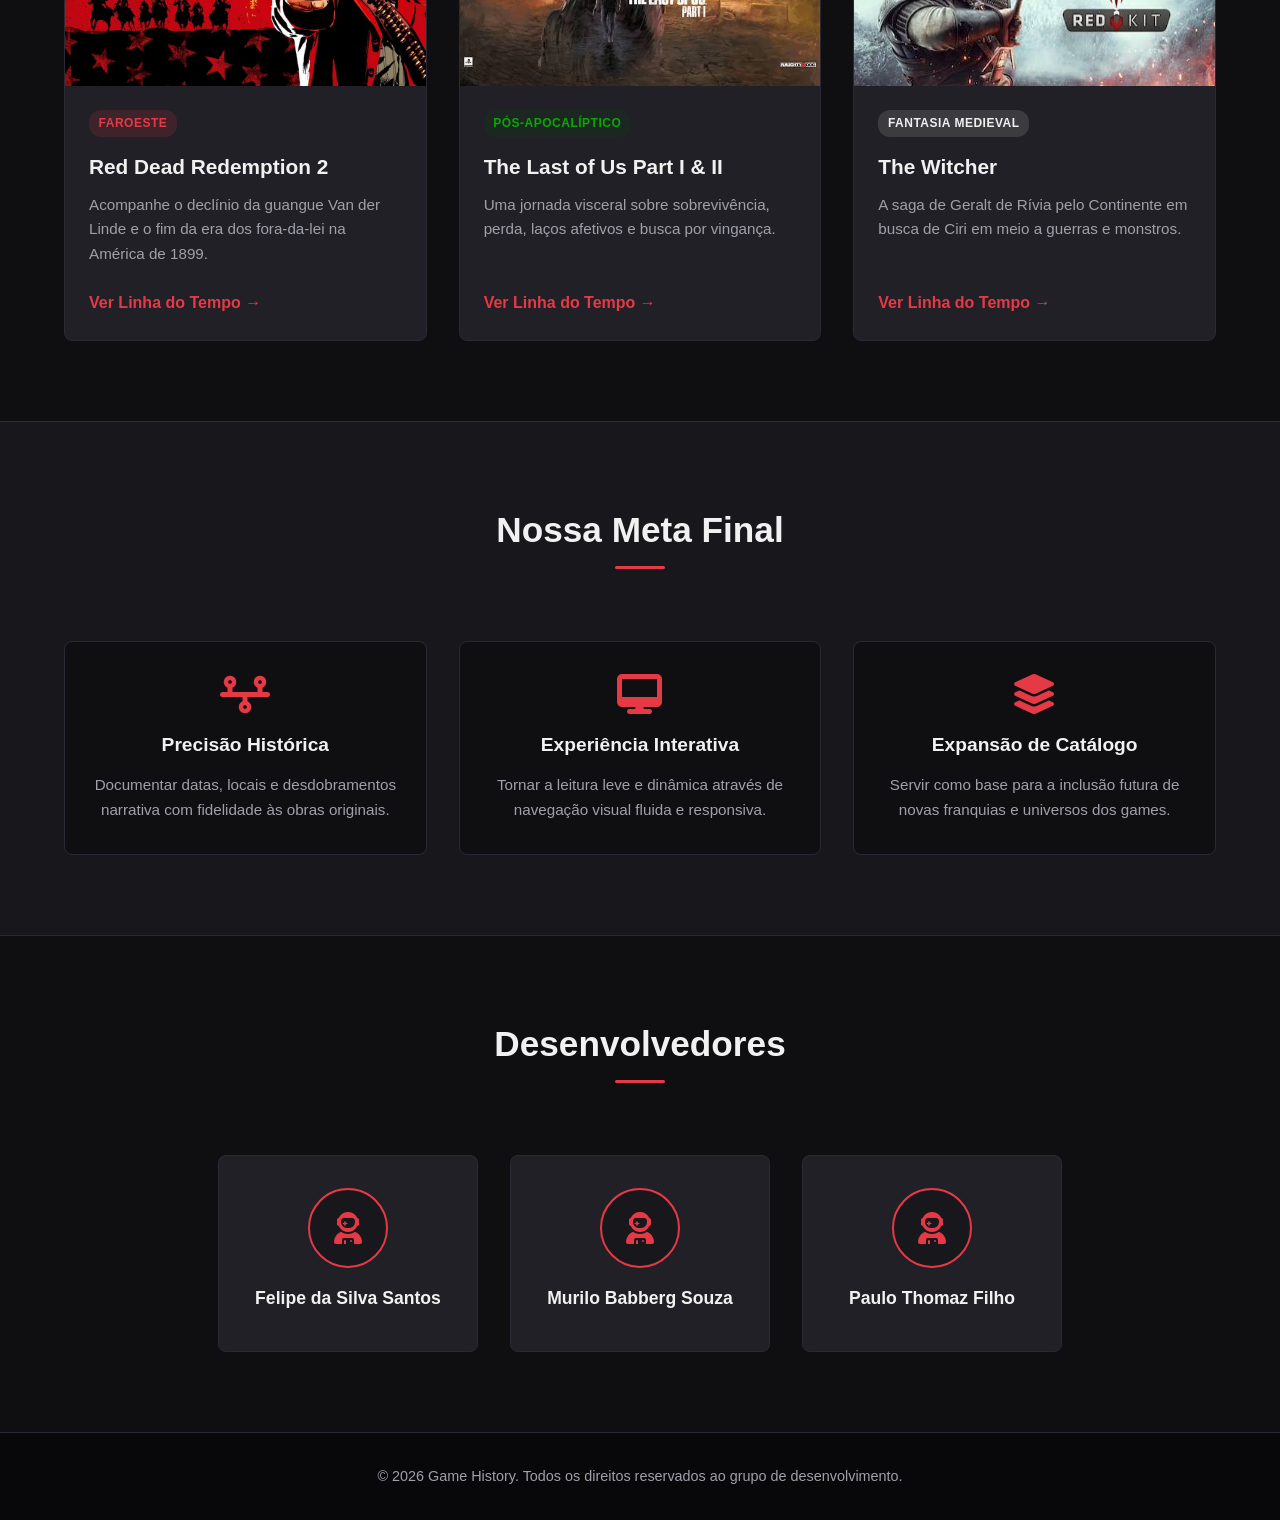
==== commit f2ac6853: "Correção de menu humburguer" ====
--- a/index.html
+++ b/index.html
@@ -6,8 +6,8 @@
     <title>Game History</title>
     
     <!-- CSS Principal e favicon -->
-    <link rel="stylesheet" href="../css/style.css">
-    <link rel="shortcut icon" href="../img/favicon.png" type="image/x-icon">
+    <link rel="stylesheet" href="css/style.css">
+    <link rel="shortcut icon" href="img/favicon.png" type="image/x-icon">
 
     <!-- Biblioteca de Ícones (FontAwesome) -->
     <link rel="stylesheet" href="https://cdnjs.cloudflare.com/ajax/libs/font-awesome/6.4.0/css/all.min.css">
@@ -22,20 +22,20 @@
             </a>
             <ul class="nav-menu">
                 <li><a href="index.html" class="active">Início</a></li>
-                <li><a href="rdr2.html">Red Dead 2</a></li>
-                <li><a href="tlou.html">The Last of Us</a></li>
-                <li><a href="witcher.html">The Witcher</a></li>
-                <li><a href="contato.html">Contato</a></li>
-                <li><a href="login.html">Login</a></li>
+                <li><a href="view/rdr2.html">Red Dead 2</a></li>
+                <li><a href="view/tlou.html">The Last of Us</a></li>
+                <li><a href="view/witcher.html">The Witcher</a></li>
+                <li><a href="view/contato.html">Contato</a></li>
+                <li><a href="view/login.html">Login</a></li>
+                <li class="nav-audio-item">
+                    <button id="music-toggle" class="music-btn" title="Alternar Música">
+                        <i class="fa-solid fa-volume-xmark"></i> 
+                    </button>
+                </li>
             </ul>
 
             <!-- Elemento de áudio (invisível) -->
-            <audio id="bg-audio" src="../sound/zephira.mp3" loop></audio>
-
-            <!-- Botão de controle no Header/Navbar -->
-            <button id="music-toggle" class="music-btn" title="Alternar Música">
-                <i class="fa-solid fa-volume-xmark"></i>
-            </button>
+            <audio id="bg-audio" src="sound/zephira.mp3" loop></audio>
 
             <div class="hamburger">
                 <span class="bar"></span>
@@ -77,39 +77,39 @@
                     <!-- Card Red Dead Redemption 2 -->
                     <article class="card">
                         <div class="card-img-wrapper">
-                            <img src="../img/rdr2-cover.jpg" alt="Red Dead Redemption 2" class="card-img">
+                            <img src="img/rdr2-cover.jpg" alt="Red Dead Redemption 2" class="card-img">
                         </div>
                         <div class="card-body">
                             <span class="badge red">Faroeste</span>
                             <h3>Red Dead Redemption 2</h3>
                             <p>Acompanhe o declínio da guangue Van der Linde e o fim da era dos fora-da-lei na América de 1899.</p>
-                            <a href="../rdr2.html" class="card-btn">Ver Linha do Tempo &rarr;</a>
+                            <a href="view/rdr2.html" class="card-btn">Ver Linha do Tempo &rarr;</a>
                         </div>
                     </article>
 
                     <!-- Card The Last of Us -->
                     <article class="card">
                         <div class="card-img-wrapper">
-                            <img src="../img/tlou-cover.jpg" alt="The Last of Us" class="card-img">
+                            <img src="img/tlou-cover.jpg" alt="The Last of Us" class="card-img">
                         </div>
                         <div class="card-body">
                             <span class="badge green">Pós-Apocalíptico</span>
                             <h3>The Last of Us Part I & II</h3>
                             <p>Uma jornada visceral sobre sobrevivência, perda, laços afetivos e busca por vingança.</p>
-                            <a href="../tlou.html" class="card-btn">Ver Linha do Tempo &rarr;</a>
+                            <a href="view/tlou.html" class="card-btn">Ver Linha do Tempo &rarr;</a>
                         </div>
                     </article>
 
                     <!-- Card The Witcher -->
                     <article class="card">
                         <div class="card-img-wrapper">
-                            <img src="../img/witcher-cover.jpg" alt="The Witcher 3" class="card-img">
+                            <img src="img/witcher-cover.jpg" alt="The Witcher 3" class="card-img">
                         </div>
                         <div class="card-body">
                             <span class="badge yellow">Fantasia Medieval</span>
                             <h3>The Witcher</h3>
                             <p>A saga de Geralt de Rívia pelo Continente em busca de Ciri em meio a guerras e monstros.</p>
-                            <a href="witcher.html" class="card-btn">Ver Linha do Tempo &rarr;</a>
+                            <a href="view/witcher.html" class="card-btn">Ver Linha do Tempo &rarr;</a>
                         </div>
                     </article>
 
@@ -171,7 +171,7 @@
     </footer>
 
     <!-- Script JavaScript -->
-    <script src="../js/main.js"></script>
-    <script src="../js/audio.js"></script>
+    <script src="js/main.js"></script>
+    <script src="js/audio.js"></script>
 </body>
 </html>
--- a/css/style.css
+++ b/css/style.css
@@ -453,41 +453,59 @@
 /* ==========================================================================
    9. RESPONSIVIDADE (MOBILE & TABLET)
    ========================================================================== */
-@media (max-width: 780px) {
+@media (max-width: 915px) {
     .hamburger {
         display: flex;
+        z-index: 1001;
     }
 
     .nav-menu {
         position: fixed;
-        left: -100%;
-        top: 60px;
+        right: -100%;
+        top: 0; 
         flex-direction: column;
         background-color: var(--bg-primary);
+        width: 75%; 
+        max-width: 300px;
+        height: 100vh; 
+        text-align: left; 
+        transition: 0.3s ease;
+        padding: 5rem 2rem 2rem 2rem;
+        border-right: 1px solid var(--border-color); 
+        border-bottom: none;
+        box-shadow: 5px 0 15px rgba(0, 0, 0, 0.5);
+        z-index: 1000;
+        overflow-y: auto;
+    }
+
+    .nav-menu.active {
+        right: 0; 
+    }
+
+    .nav-menu li {
         width: 100%;
-        text-align: center;
-        transition: 0.3s ease;
-        padding: 2rem 0;
-        border-bottom: 1px solid var(--border-color);
-    }
-
-    .nav-menu.active {
-        left: 0;
-    }
-
-    .hero-content h1 {
-        font-size: 2.2rem;
-    }
-
-    .hero-content p {
-        font-size: 1rem;
-    }
-
-    .about-section h2,
-    .cards-section h2,
-    .goal-section h2,
-    .team-section h2 {
-        font-size: 1.8rem;
+        margin-bottom: 1rem;
+    }
+
+    .nav-menu a {
+        display: block;
+        padding: 0.5rem 0;
+        font-size: 1.1rem;
+    }
+
+    /* Estilização específica para o botão de áudio dentro do menu mobile */
+    .nav-audio-item {
+        margin-top: 1rem;
+        border-top: 1px solid var(--border-color);
+        padding-top: 1.5rem;
+    }
+
+    .nav-audio-item .music-btn {
+        width: 100%;
+        justify-content: center;
+        padding: 0.8rem;
+        border-radius: 4px;
+        gap: 0.5rem;
     }
 }
 
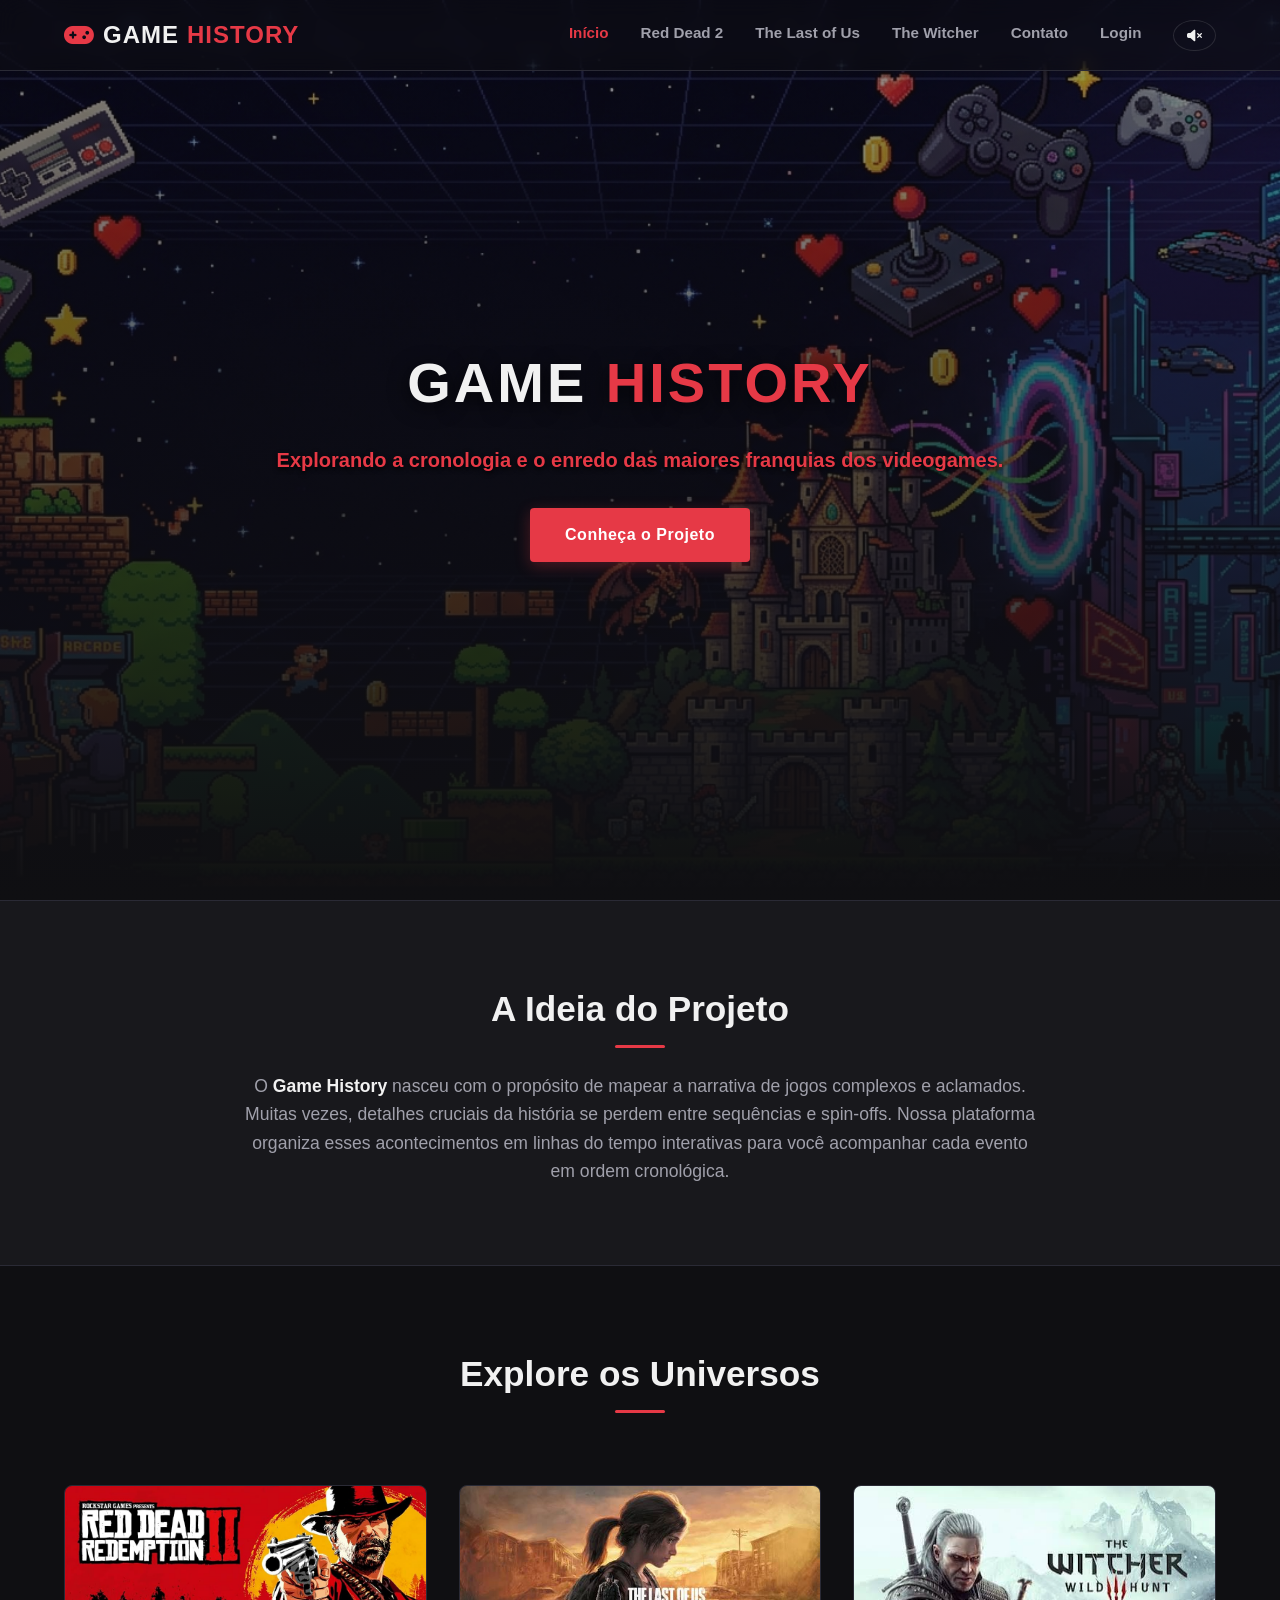
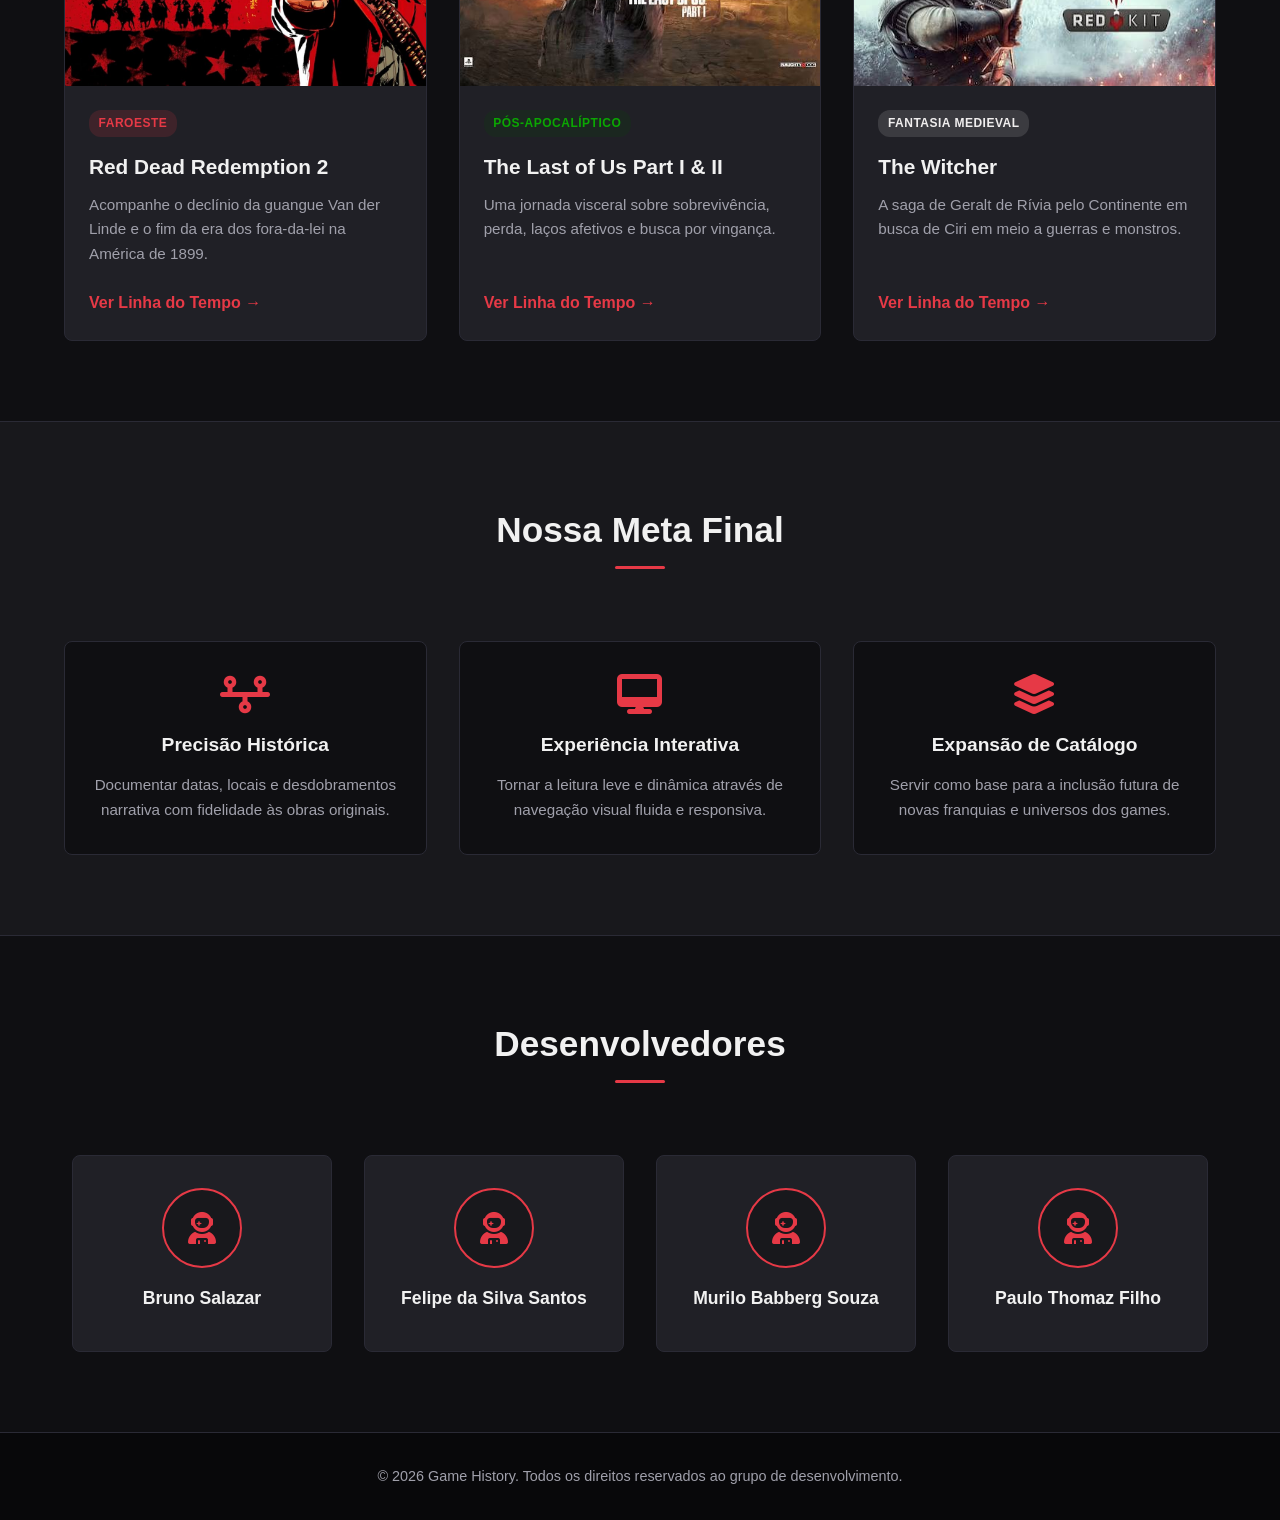
==== commit 2a7e803a: "Adicionando novo menbro aos devs" ====
--- a/index.html
+++ b/index.html
@@ -148,6 +148,10 @@
                 <div class="team-grid">
                     <div class="team-card">
                         <div class="avatar"><i class="fa-solid fa-user-astronaut"></i></div>
+                        <h3>Bruno Salazar</h3>
+                    </div>
+                    <div class="team-card">
+                        <div class="avatar"><i class="fa-solid fa-user-astronaut"></i></div>
                         <h3>Felipe da Silva Santos</h3>
                     </div>
                     <div class="team-card">
